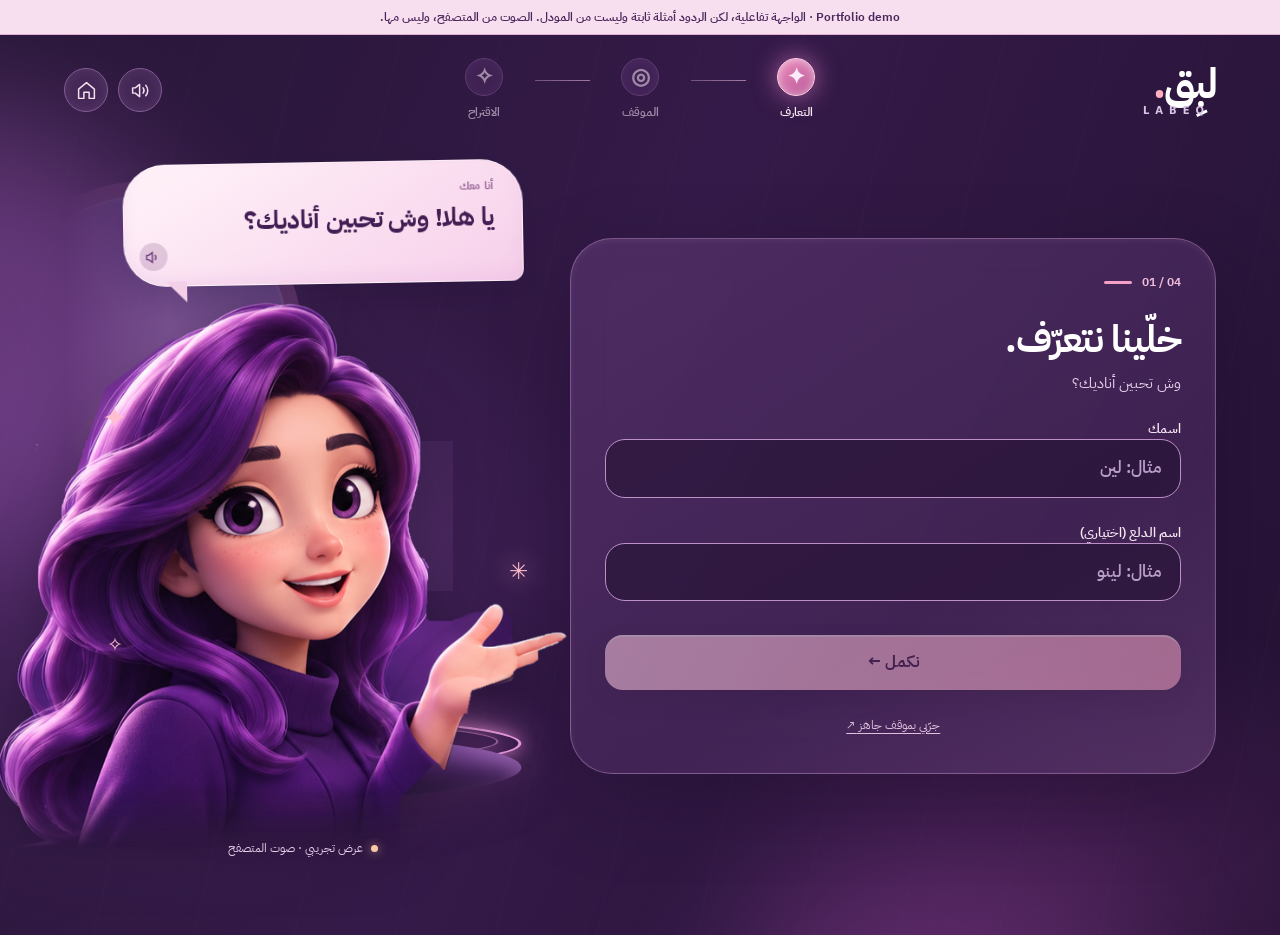
==== docs/index.html @ 3c25720e "Initial public LABEQ portfolio release" ====
<!doctype html>
<html lang="ar" dir="rtl">
<head>
  <meta charset="utf-8" />
  <meta name="viewport" content="width=device-width, initial-scale=1" />
  <meta name="theme-color" content="#251334" />
  <meta name="description" content="لَبِق — مساعدة تفاعلية لاختيار أسلوب التواصل المناسب. اكتبي أو احكي موقفك." />
  <title>لَبِق | وش ودّك تقول؟</title>
  <link rel="preconnect" href="https://fonts.googleapis.com" />
  <link rel="preconnect" href="https://fonts.gstatic.com" crossorigin />
  <link href="https://fonts.googleapis.com/css2?family=IBM+Plex+Sans+Arabic:wght@400;500;600;700&display=swap" rel="stylesheet" />
  <link rel="stylesheet" href="styles.css?v=portfolio1" />
</head>
<body>
<div class="public-demo-notice" role="note">Portfolio demo · الواجهة تفاعلية، لكن الردود أمثلة ثابتة وليست من المودل. الصوت من المتصفح، وليس مها.</div>
<div class="app-shell">
  <div class="light-orb orb-one"></div><div class="light-orb orb-two"></div>
  <header class="topbar" aria-label="ترويسة لبق">
    <a class="brand" href="#" aria-label="لبق - الرئيسية" id="brandBtn"><span class="brand-word">لبِق<span class="brand-dot">.</span></span><span class="brand-en">LABEQ</span></a>
    <nav class="topnav" aria-label="مراحل التجربة">
      <span class="nav-stage active" id="nav1"><span class="stage-icon">✦</span><span>التعارف</span></span>
      <span class="nav-wire"></span>
      <span class="nav-stage" id="nav2"><span class="stage-icon">◎</span><span>الموقف</span></span>
      <span class="nav-wire"></span>
      <span class="nav-stage" id="nav3"><span class="stage-icon">✧</span><span>الاقتراح</span></span>
    </nav>
    <div class="header-controls">
      <button class="icon-button sound-control" id="muteBtn" type="button" title="تشغيل أو إيقاف صوت الشخصية" aria-label="تشغيل أو إيقاف الصوت" aria-pressed="false">
        <svg viewBox="0 0 24 24" fill="none" stroke="currentColor" stroke-width="1.7" stroke-linecap="round" stroke-linejoin="round"><path d="M11 5 6 9H3v6h3l5 4V5Z"/><path class="soundwaves" d="M15 9a5 5 0 0 1 0 6m3-9a9 9 0 0 1 0 12"/></svg>
      </button>
      <button class="icon-button" id="restartBtn" type="button" title="بدء جديد" aria-label="ابدئي من جديد">
        <svg viewBox="0 0 24 24" fill="none" stroke="currentColor" stroke-width="1.7" stroke-linecap="round" stroke-linejoin="round"><path d="M3 10.5 12 3l9 7.5V21h-6v-7H9v7H3z"/></svg>
      </button>
    </div>
  </header>

  <main class="layout">
    <section class="stage-panel" aria-label="شخصية لبق التفاعلية" id="stagePanel">
      <canvas class="stage-webgl" id="stageWebgl" aria-hidden="true"></canvas><div class="stage-backdrop" aria-hidden="true"><div class="arched-window"><div class="sun"></div><div class="cityline"></div></div></div>
      <div class="char-dialog reveal" id="charDialog" aria-live="polite" aria-atomic="true">
        <span class="dialog-tag" id="dialogTag">أنا معك</span>
        <p id="dialogText">يا هلا! أنا لبِق، وش تحبين أناديك؟</p>
        <button id="repeatBtn" type="button" aria-label="اسمعي كلام الشخصية مرة أخرى" title="إعادة الصوت">
          <svg viewBox="0 0 24 24" fill="none" stroke="currentColor" stroke-width="1.9" stroke-linecap="round"><path d="M11 5 6 9H3v6h3l5 4V5z"/><path d="M15 9a5 5 0 0 1 0 6"/></svg>
        </button>
      </div>
      <div class="twinkle tw-a" aria-hidden="true">✦</div><div class="twinkle tw-b" aria-hidden="true">✳</div><div class="twinkle tw-c" aria-hidden="true">✧</div>
      <div class="avatar-wrap exact-character" id="avatarWrap" data-mood="greet" data-speaking="false" role="img" aria-label="شخصية لبِق بالشعر الموف، مطابقة للرسم المختار مع حركة الفم واليد والتعابير">
        <canvas id="character2d" width="704" height="650" aria-hidden="true"></canvas>
      </div>
      <div class="character-platform" aria-hidden="true"><div class="platform-glow"></div><div class="ring ring-a"></div><div class="ring ring-b"></div><div class="platform-core"></div></div>
      <div class="voice-meta" id="voiceMeta"><span class="status-dot"></span><span id="voiceMetaText">الصوت: من الجهاز (تجريبي)</span></div>
    </section>

    <section class="work-panel" aria-label="تجربة لبق">
      <div class="work-surface">
        <div class="intro-panel" id="introPanel">
          <div class="section-eyebrow"><span class="eyebrow-line"></span><span id="introIndex">01 / 04</span></div>
          <h1 id="introHeading">خلّينا نتعرّف.</h1>
          <p class="intro-subline" id="introSubline">وش تحبين أناديك؟</p>
          <div class="step-content" id="stepContent"></div>
          <div class="intro-foot">
            <button type="button" id="prevBtn" class="text-button" hidden>رجوع</button>
            <button type="button" id="nextBtn" class="primary-button">نكمل <span aria-hidden="true">←</span></button>
          </div>
          <button class="try-demo" id="quickDemoBtn" type="button">جرّبي بموقف جاهز <span aria-hidden="true">↗</span></button>
        </div>

        <div class="workspace" id="workspace" hidden>
          <div class="profile-strip" id="profileStrip"><span class="profile-text" id="profileText"></span><button type="button" id="editProfileBtn" class="edit-text">تعديل</button></div>
          <div class="scenario-box">
            <div class="box-title"><h1>وش صار معك؟</h1><span class="box-mark">01</span></div>
            <textarea id="scenarioInput" maxlength="1500" placeholder="اكتبي الموقف هنا..." rows="3" aria-label="الموقف"></textarea>
            <div class="field-footer">
              <div class="mic-controls">
                <button type="button" id="micBtn" class="mic-button" aria-label="احكي الموقف بصوتك"><svg viewBox="0 0 24 24" fill="none" stroke="currentColor" stroke-width="1.8" stroke-linecap="round"><rect x="9" y="3" width="6" height="12" rx="3"/><path d="M5.5 11a6.5 6.5 0 0 0 13 0M12 17.5V21m-4 0h8"/></svg><span id="micLabel">احكيه بصوتك</span></button>
                <span class="recording-indicator" id="recIndicator" hidden>● أسمعك...</span>
              </div>
              <span class="input-hint" id="inputHint">أو اكتبي الموقف بطريقتك</span>
            </div>
          </div>
          <div class="analysis-bar"><button type="button" id="analyzeBtn" class="primary-button primary-wide">طلّعي لي الرد <span aria-hidden="true">✦</span></button><span id="dataBadge" class="data-badge">DEMO · بدون مودل</span></div>
          <div class="result-box" id="resultBox" aria-live="polite">
            <div class="box-title"><h2>الاقتراح</h2><span class="box-mark">02</span></div>
            <div class="empty-result" id="emptyResult"><span class="empty-glyph">✧</span><span>اقتراحك بيظهر هنا</span></div>
            <div id="filledResult" hidden>
              <div class="result-head"><span class="style-pill" id="stylePill">حازم</span><button id="changeStyleBtn" type="button" class="mini-link">غيّري الأسلوب <span aria-hidden="true">⌄</span></button></div>
              <div class="style-choices" id="styleChoices" hidden role="group" aria-label="اختيار أسلوب آخر"></div>
              <p class="reply" id="replyText" dir="rtl"></p>
              <div class="reply-actions">
                <button type="button" id="listenReplyBtn" class="action-button accent-action"><svg viewBox="0 0 24 24" fill="none" stroke="currentColor" stroke-width="1.9" stroke-linecap="round"><path d="M8 5 19 12 8 19z" fill="currentColor"/></svg> اسمعي الرد</button>
                <button type="button" id="alternateBtn" class="action-button">صياغة ثانية <span aria-hidden="true">✧</span></button>
                <button type="button" id="formalityBtn" class="action-button">رسمي</button>
                <button type="button" id="copyBtn" class="action-button">نسخ <span aria-hidden="true">⧉</span></button>
              </div>
            </div>
          </div>
          <div class="bottom-foot"><span id="confidenceNote">هذه نسخة عرض للواجهة، وليست خدمة AI منشورة</span><button type="button" id="anotherBtn" class="mini-link">موقف جديد ↗</button></div>
        </div>
      </div>
    </section>
  </main>
  <div id="toast" role="status" aria-live="polite"></div>
</div>
<script src="character2d.js?v=portfolio1"></script>
<script src="app.js?v=portfolio1"></script>
</body>
</html>
---- docs/styles.css ----
:root{--bg:#241232;--deep:#1D102B;--purple:#3C2050;--card:#432656;--white:#FFF5FE;--lavender:#F7DCEF;--pink:#F2B2D5;--rose:#F3A2B8;--rose2:#F8C0DB;--outline:rgba(255,227,255,.18);--muted:#CBB5D5;--cream:#FFEBF7;--dark-text:#3C2052}
*{box-sizing:border-box}
html{min-width:320px;min-height:100%;scroll-behavior:smooth}
body{margin:0;background:var(--bg);color:#fff;font-family:"IBM Plex Sans Arabic",Tahoma,Arial,sans-serif;line-height:1.55;overflow-x:hidden;-webkit-font-smoothing:antialiased}
button,input,textarea{font:inherit}
button{cursor:pointer}
button:disabled{cursor:not-allowed;opacity:.54}
button:focus-visible,input:focus-visible,textarea:focus-visible{outline:2px solid #FFCFEB;outline-offset:4px}
[hidden]{display:none!important}
.app-shell{min-height:100vh;overflow:hidden;position:relative;isolation:isolate;background:radial-gradient(ellipse 55% 60% at 8% 58%,rgba(132,67,165,.35),transparent 70%),radial-gradient(ellipse 43% 40% at 85% 93%,rgba(141,57,143,.26),transparent 72%),linear-gradient(115deg,#281638 2%,#341A48 46%,#241234 100%)}
.app-shell:before{content:"";position:absolute;inset:0;opacity:.12;z-index:-1;pointer-events:none;background:repeating-linear-gradient(103deg,transparent 0 96px,rgba(255,255,255,.08) 97px 98px)}
.light-orb{position:absolute;z-index:-1;pointer-events:none;border-radius:50%;filter:blur(70px);opacity:.5}
.orb-one{width:450px;height:450px;background:#9856B0;top:8%;left:-270px}.orb-two{width:430px;height:430px;background:#863C8E;bottom:-360px;right:11%}
.topbar{height:104px;max-width:1540px;margin:auto;padding:18px 5% 12px;display:grid;grid-template-columns:1fr 1.6fr 1fr;align-items:center;position:relative;z-index:9}
.brand{text-decoration:none;color:white;display:flex;align-items:flex-start;flex-direction:column;justify-content:center;line-height:1.02;width:max-content;transition:transform .25s}.brand:hover{transform:translateY(-2px)}.brand-word{font-size:42px;font-weight:700;letter-spacing:-2px}.brand-dot{color:#FFAFBD}.brand-en{font-family:system-ui,Arial;letter-spacing:6px;font-size:10px;font-weight:600;margin-right:6px;color:#D9C4E4}
.topnav{display:flex;justify-content:center;align-items:center;gap:8px}.nav-stage{min-width:85px;display:flex;align-items:center;gap:7px;flex-direction:column;opacity:.55;color:#FBEAF7;font-size:12px;font-weight:600;transition:opacity .3s}.nav-stage.active,.nav-stage.done{opacity:1}.stage-icon{width:38px;height:38px;border-radius:50%;display:grid;place-items:center;font-size:22px;background:#4D2A62;border:1px solid #815A94;box-shadow:inset 0 2px 12px #BC78E02A}.nav-stage.active .stage-icon{background:linear-gradient(145deg,#EA88B9,#BC5D9D);border-color:#FFD0E7;box-shadow:0 0 25px #F185D1A3,inset 0 1px 8px #FFF8}.nav-stage.done .stage-icon{background:#754583}.nav-wire{width:55px;height:1px;background:linear-gradient(90deg,#956F9C,#DEACD2);margin-bottom:20px;opacity:.65}
.header-controls{display:flex;gap:10px;justify-content:flex-end}.icon-button{width:44px;height:44px;border:1px solid #855B97;color:#F3DFEE;display:grid;place-items:center;border-radius:50%;background:#5634698C;box-shadow:inset 0 1px 12px #FFF1}.icon-button:hover{background:#704983;transform:translateY(-1px)}.icon-button svg{width:21px;height:21px}.icon-button.muted .soundwaves{display:none}
.layout{max-width:1540px;margin:auto;padding:0 5% 42px;display:grid;grid-template-columns:minmax(500px,1.12fr) minmax(370px,.83fr);gap:28px;align-items:stretch;min-height:calc(100vh - 104px)}
.stage-panel{grid-column:2;grid-row:1;min-width:0;min-height:710px;position:relative;isolation:isolate;display:flex;align-items:center;justify-content:center}
.stage-backdrop{position:absolute;inset:3% 0 12%;z-index:-2;overflow:hidden;border-radius:24px;mask-image:linear-gradient(90deg,transparent 0%,black 22%,black 90%,transparent 100%)}
.arched-window{position:absolute;width:66%;height:84%;left:-16%;top:3%;border-radius:250px 250px 8px 8px;background:linear-gradient(180deg,#9B74CC 0%,#BC90DA 40%,#E7A9CF 83%,#D99EBD);border:14px solid #9D5C9B;box-shadow:inset 0 0 0 3px #F9CBDF3B,0 0 60px #A871B53D;opacity:.73;overflow:hidden;filter:blur(.1px)}.arched-window:before{content:"";position:absolute;inset:0;background:radial-gradient(circle at 60% 50%,#F8CFDD55,transparent 65%)}.sun{position:absolute;top:43%;left:26%;width:66px;height:66px;background:#FFD5DA;border-radius:50%;box-shadow:0 0 55px #FFD5DA}.cityline{position:absolute;bottom:0;width:100%;height:30%;background:linear-gradient(180deg,transparent 0%,#745B9E77 7%),repeating-linear-gradient(90deg,#7A5A9F 0 24px,#9A78B4 25px 38px,#6E559A 39px 50px);clip-path:polygon(0 42%,12% 42%,12% 25%,22% 25%,22% 50%,35% 50%,35% 12%,47% 12%,47% 47%,62% 47%,62% 24%,76% 24%,76% 40%,100% 40%,100% 100%,0 100%);opacity:.6}
.char-dialog{position:absolute;top:4%;right:5%;z-index:4;width:min(88%,385px);min-height:122px;padding:17px 28px 19px 32px;background:linear-gradient(150deg,#FFF3F9,#F7CFEA 100%);color:#421E54;border:1px solid #FFF8;box-shadow:0 12px 32px #1B0A302E, inset 0 -7px 14px #E6B5E644;border-radius:42px 42px 12px 42px;transform:rotate(-1deg);display:flex;flex-direction:column;gap:4px;transition:transform .3s}
.char-dialog:after{content:"";position:absolute;bottom:-17px;left:41px;border-top:21px solid #F4D0E8;border-left:21px solid transparent}
.dialog-tag{font-weight:600;color:#8A578C;font-size:11px;letter-spacing:.1px}.char-dialog p{font-size:clamp(17px,2.2vw,25px);font-weight:700;line-height:1.55;margin:0;padding-left:18px;min-height:1.4em;letter-spacing:-.25px}
.char-dialog p .played{color:#DE7D9F}.char-dialog p .upcoming{opacity:.64}
.char-dialog button{position:absolute;left:15px;bottom:15px;border:0;background:#8D5A9140;color:#6C3C7D;width:28px;height:28px;display:grid;place-items:center;border-radius:50%}.char-dialog button svg{width:17px;height:17px}.char-dialog button:hover{background:#D8ABD6}
.avatar-wrap{position:absolute;z-index:2;width:min(100%,520px);bottom:10%;left:50%;transform:translateX(-50%);transform-origin:50% 72%;animation:floatAvatar 5.5s ease-in-out infinite;filter:drop-shadow(0 20px 20px #110A1B44);transition:filter .2s,opacity .45s ease,transform .55s cubic-bezier(.2,.8,.2,1);perspective:1200px;transform-style:preserve-3d;opacity:1}.avatar-wrap.reveal{animation:floatAvatar 5.5s ease-in-out infinite, avatarReveal .62s cubic-bezier(.18,.84,.28,1)}.avatar-svg{display:block;width:100%;height:auto;overflow:visible;--mouthY:.8;--mouthX:1;transform:rotateY(var(--tiltX,0deg)) rotateX(var(--tiltY,0deg)) translateZ(0);transform-origin:50% 62%;transition:transform .18s ease}.avatar-wrap[data-speaking="true"] .arm-gesture{animation:handTalk 1.2s ease-in-out infinite alternate;transform-origin:345px 485px}.avatar-wrap[data-mood="greet"] .arm-gesture{animation:handWave 1.4s ease-in-out 2;transform-origin:345px 485px}.avatar-wrap[data-mood="think"] #headGroup{animation:thinkHead 2s ease-in-out infinite;transform-origin:285px 350px}.avatar-wrap[data-mood="happy"] #headGroup{animation:happyHead 2s ease-in-out infinite;transform-origin:285px 350px}#mouthOpen{transform-box:fill-box;transform-origin:center;transform:scaleY(var(--mouthY)) scaleX(var(--mouthX));transition:transform 60ms linear}#mouthTongue{transform-box:fill-box;transform-origin:center;transform:translateY(calc(var(--mouthY) * .6px)) scaleY(calc(.75 + var(--mouthY) * .14));transition:transform 60ms linear}#browL,#browR{transform-box:fill-box;transform-origin:center;transition:transform .22s ease, stroke .22s ease, opacity .22s ease}#eyeL .iris,#eyeR .iris{transform:translate(var(--lookX,0px),var(--lookY,0px));transition:transform .12s ease}#eyes{transition:opacity .06s}#blinkOverlay{transition:opacity .06s}.avatar-wrap.blinking #eyes{opacity:0}.avatar-wrap.blinking #blinkOverlay{opacity:1}.avatar-wrap[data-speaking="true"] #mouthOpen{opacity:1}.avatar-wrap[data-speaking="true"] #mouthTongue{opacity:.95}.avatar-wrap[data-speaking="true"] #mouthLine{opacity:0}.avatar-wrap[data-mood="happy"] #mouthSmile{opacity:1}.avatar-wrap[data-mood="happy"] #mouthLine{opacity:0}.avatar-wrap[data-mood="happy"] #browL{transform:translateY(-3px) rotate(-4deg)}.avatar-wrap[data-mood="happy"] #browR{transform:translateY(-2px) rotate(4deg)}.avatar-wrap[data-mood="think"] #browL{transform:translateY(4px) rotate(7deg)}.avatar-wrap[data-mood="think"] #browR{transform:translateY(-1px) rotate(-6deg)}.avatar-wrap[data-mood="sorry"] #browL{transform:translateY(6px) rotate(-11deg)}.avatar-wrap[data-mood="sorry"] #browR{transform:translateY(7px) rotate(11deg)}.avatar-wrap[data-mood="sorry"] #mouthSmile{opacity:0}.avatar-wrap[data-mood="sorry"] #mouthLine{opacity:1;transform:translateY(3px) scaleX(.9)}.avatar-wrap[data-mood="greet"] #browL{transform:translateY(-2px)}.avatar-wrap[data-mood="greet"] #browR{transform:translateY(-2px)}
.character-platform{position:absolute;bottom:12%;left:50%;width:min(91%,480px);height:85px;transform:translateX(-50%);z-index:1;pointer-events:none}.platform-core{height:63px;position:absolute;inset:18px 0 0;background:linear-gradient(180deg,#8248A9,#47245E 56%,#261636);border-radius:50%;box-shadow:0 14px 40px #140A2466,inset 0 11px 20px #E6A5FB66}.ring{position:absolute;border-radius:50%;border:3px solid #F5A3E9;box-shadow:0 0 17px #F397DDB0,0 0 48px #FFA9DC50;inset:0}.ring-a{inset:0 0 34px}.ring-b{inset:5px 23px 43px;border-width:2px;opacity:.55}.platform-glow{position:absolute;inset:0;background:#E27ADE44;filter:blur(29px);border-radius:50%}
.twinkle{position:absolute;color:#FFBFCE;z-index:3;filter:drop-shadow(0 0 12px #F5A9DF);pointer-events:none}.tw-a{left:8%;top:34%;font-size:30px;animation:spark 3s infinite}.tw-b{right:3%;top:55%;font-size:23px;animation:spark 3.6s .9s infinite}.tw-c{left:9%;bottom:31%;font-size:19px;animation:spark 3.3s 1.2s infinite}
.voice-meta{position:absolute;bottom:0;right:50%;transform:translateX(50%);display:flex;align-items:center;justify-content:center;gap:8px;font-size:12px;color:#E6CFEA;text-align:center;min-width:300px}.status-dot{width:7px;height:7px;border-radius:100%;background:#F8C9A4;box-shadow:0 0 10px #FCC8A3A8;flex:none}.voice-meta.ready .status-dot{background:#A5E4BD;box-shadow:0 0 10px #A5E4BD88}
.work-panel{grid-column:1;grid-row:1;min-width:0;display:flex;align-items:center;justify-content:center;padding:20px 0 40px}.work-surface{border:1px solid rgba(251,203,249,.30);background:linear-gradient(150deg,#5D38739A 0%,#4D2B619B 63%,#5D396EB0);border-radius:42px;padding:34px;box-shadow:0 28px 80px #16092245, inset 0 2px 6px #FFD9F311;width:100%;backdrop-filter:blur(18px);min-height:500px}.intro-panel{min-height:410px;display:flex;flex-direction:column}.section-eyebrow{display:flex;align-items:center;gap:10px;color:#F2C0DC;font-size:12px;font-weight:600;direction:ltr;justify-content:flex-end}.eyebrow-line{height:3px;width:28px;border-radius:10px;background:#F5A0C6}.intro-panel h1{font-size:clamp(26px,3vw,40px);margin:18px 0 2px;font-weight:700;letter-spacing:-1px}.intro-subline{margin:0 0 24px;color:#E7D1EA;font-size:15px;line-height:1.6}.step-content{min-height:142px;flex:1}.field-label{display:block;margin-bottom:9px;font-weight:600;font-size:13px;color:#F6E7F4}.pretty-input{border:1px solid #BD90C8;background:rgba(36,18,50,.60);border-radius:20px;color:white;padding:15px 18px;width:100%;font-size:17px;transition:border-color .2s,background .2s}.pretty-input::placeholder{color:#B99ECA}.pretty-input:focus{border-color:#F7BFE0;background:#2F1C40;outline:0}.input-sub{font-size:12px;color:#CDB9D4;margin-top:9px}.input-stack{display:grid;gap:16px}.chips-grid{display:grid;grid-template-columns:repeat(2,minmax(0,1fr));gap:12px}.choice-chip{position:relative;min-height:84px;border:1px solid #AB7EBB;background:linear-gradient(155deg,#6D477E,#4D2F60);border-radius:20px;color:#FDF0F9;text-align:right;padding:14px 16px;transition:all .22s;display:flex;flex-direction:column;justify-content:center;gap:1px;box-shadow:inset 0 1px 0 #FFFFFF10,0 10px 26px #180B2226}.choice-chip:hover{transform:translateY(-2px) scale(1.01);border-color:#FBD0E8;background:#744B88}.choice-chip.active{background:linear-gradient(140deg,#F7DBEF,#E8B2DE);border-color:#FFE5F4;color:#432554;box-shadow:0 10px 28px #250D2D42,inset 0 1px 0 #FFFFFF88}.choice-icon{font-size:23px;line-height:1.2;margin-bottom:2px}.choice-title{font-weight:700;font-size:15px}.choice-sub{font-size:11px;opacity:.77}.choice-chip.active .choice-sub{opacity:.8}.intro-foot{display:flex;align-items:center;gap:16px;justify-content:space-between;margin-top:25px}.primary-button{border:0;border-radius:18px;min-height:55px;background:linear-gradient(110deg,#FBC8E0,#F2A1BF);color:#442049;font-size:16px;font-weight:700;padding:11px 26px;box-shadow:0 9px 24px #1C0A242E,inset 0 2px 0 #FFF7;transition:transform .2s,box-shadow .2s}.primary-button:hover:not(:disabled){transform:translateY(-2px);box-shadow:0 13px 28px #1C0A2444}.primary-button span{margin-right:10px}.intro-foot .primary-button{flex:1}.text-button{background:transparent;border:1px solid #B58BC4;color:#E6D1E8;border-radius:16px;min-height:54px;padding:8px 24px}.text-button:hover{background:#FFFFFF16}.try-demo{font-size:12px;color:#E2C0DD;border:0;background:transparent;text-decoration:underline;text-underline-offset:4px;margin:22px auto 0;display:block;padding:4px 8px}.try-demo:hover{color:white}
.workspace{display:flex;flex-direction:column;gap:14px}.profile-strip{min-height:50px;padding:9px 17px;display:flex;align-items:center;justify-content:space-between;gap:10px;border:1px solid #AC80BA80;background:rgba(35,16,46,.28);border-radius:16px}.profile-text{font-size:12px;color:#ECD8ED;overflow:hidden;white-space:nowrap;text-overflow:ellipsis}.edit-text{background:transparent;color:#FFD2ED;border:0;text-decoration:underline;text-underline-offset:3px;font-size:12px;flex:none}.edit-text:hover{color:white}
.scenario-box,.result-box{border:1px solid #BD86C16E;background:#4C2A5F9C;border-radius:25px;padding:18px 20px;box-shadow:inset 0 2px 3px #FFFFFF0A}.box-title{display:flex;justify-content:space-between;align-items:center;margin-bottom:11px}.box-title h1,.box-title h2{margin:0;font-size:20px;font-weight:700}.box-mark{font-size:12px;font-family:system-ui;letter-spacing:1px;color:#DCAFD4}.scenario-box textarea{width:100%;resize:vertical;min-height:94px;max-height:250px;border-radius:16px;padding:16px 18px;background:#2B193E;border:1px solid #936AA6;color:white;font-size:15px;line-height:1.8;outline:none}.scenario-box textarea:focus{border-color:#F2B2D5}.scenario-box textarea::placeholder{color:#B99DC3}.field-footer{display:flex;gap:12px;justify-content:space-between;align-items:center;min-height:49px}.mic-controls{display:flex;align-items:center;gap:9px}.mic-button{display:flex;align-items:center;gap:8px;color:#FFF0FA;border:1px solid #AA7AB7;background:#68427C;border-radius:16px;padding:9px 13px;font-size:13px;font-weight:600}.mic-button svg{width:18px;height:18px}.mic-button:hover{background:#80518E}.mic-button.recording{background:#B95086;border-color:#FFD1E5;box-shadow:0 0 0 4px #F995C424;animation:recordPulse 1.2s infinite}.recording-indicator{color:#F9C2D8;font-size:12px}.input-hint{color:#CFB0D9;font-size:11px;text-align:left}
.analysis-bar{display:flex;justify-content:space-between;align-items:center;gap:12px}.primary-wide{width:auto;min-width:215px;min-height:48px;font-size:14px;border-radius:14px}.data-badge{font-size:11px;color:#EFD8E6;background:#533165;padding:7px 11px;border:1px solid #8F698F;border-radius:40px;text-align:center}.result-box{background:linear-gradient(170deg,rgba(95,53,112,.92),rgba(75,39,93,.95));min-height:187px}.empty-result{min-height:100px;border-radius:17px;border:1px dashed #A57DAD;background:#381F4B75;display:flex;align-items:center;justify-content:center;gap:11px;color:#E3C6E5;font-size:14px}.empty-glyph{font-size:23px;color:#F7B7D5}.result-head{display:flex;gap:10px;align-items:center;justify-content:space-between;margin-bottom:11px}.style-pill{display:inline-flex;align-items:center;justify-content:center;padding:5px 14px;background:#F6D3E8;color:#502658;border-radius:15px;font-size:12px;font-weight:700}.mini-link{border:0;background:none;color:#F9D7EF;font-size:12px;text-decoration:underline;text-underline-offset:4px}.mini-link:hover{color:white}.style-choices{display:flex;flex-wrap:wrap;gap:7px;margin-bottom:12px}.style-select{border:1px solid #CBA0CE;background:#4A2B60;color:#FBE7F6;font-size:12px;border-radius:12px;padding:7px 11px}.style-select.chosen{background:#F3C8E7;color:#4B255B}.reply{margin:0;border-radius:19px;background:linear-gradient(100deg,#FFF2FB,#F6D7EC);color:#49235A;padding:17px 18px;font-size:clamp(15px,1.65vw,18px);font-weight:600;line-height:1.75;min-height:75px}.reply-actions{display:flex;flex-wrap:wrap;gap:8px;align-items:center;margin-top:12px}.action-button{background:#694679;color:#FFF0FC;border:1px solid #9F77AC;border-radius:13px;padding:8px 13px;min-height:37px;display:flex;align-items:center;gap:5px;font-size:12px;font-weight:600}.action-button:hover{background:#80538F}.action-button svg{width:16px;height:16px}.accent-action{background:#F1A7D0;color:#44204E;border-color:#FFD5EC}.accent-action:hover{background:#FFD1E9}.bottom-foot{display:flex;gap:10px;justify-content:space-between;align-items:center}.bottom-foot>span{font-size:10px;color:#C9B1D1;max-width:80%;line-height:1.5;text-align:right}
#toast{position:fixed;z-index:50;bottom:24px;left:50%;transform:translateX(-50%) translateY(15px);padding:12px 21px;background:#FFF1F9;color:#482452;border:1px solid #E4B9D5;border-radius:14px;box-shadow:0 18px 50px #12081D99;font-size:13px;font-weight:600;opacity:0;pointer-events:none;transition:opacity .24s,transform .24s;max-width:min(90vw,500px);text-align:center}#toast.show{opacity:1;transform:translateX(-50%) translateY(0)}
@keyframes avatarReveal{0%{opacity:0;transform:translateX(-50%) translateY(18px) scale(.95)}100%{opacity:1;transform:translateX(-50%) translateY(0) scale(1)}}@keyframes bubbleReveal{0%{opacity:0;transform:translateY(12px) scale(.96)}100%{opacity:1;transform:translateY(0) scale(1)}}
@keyframes floatAvatar{0%,100%{transform:translateX(-50%) translateY(0)}50%{transform:translateX(-50%) translateY(-9px)}}@keyframes handTalk{0%{transform:rotate(0)}100%{transform:rotate(-9deg)}}@keyframes handWave{0%,100%{transform:rotate(0)}30%{transform:rotate(-10deg)}60%{transform:rotate(7deg)}}@keyframes thinkHead{0%,100%{transform:rotate(0)}50%{transform:rotate(2deg)}}@keyframes happyHead{0%,100%{transform:rotate(0)}40%{transform:rotate(-3deg)}}@keyframes spark{0%,100%{opacity:.4;transform:scale(.86)}50%{opacity:1;transform:scale(1.2)}}@keyframes recordPulse{0%,100%{box-shadow:0 0 0 0 #F995C46B}50%{box-shadow:0 0 0 9px #F995C400}}
@media(max-width:1180px){.topbar{padding-left:3.5%;padding-right:3.5%}.layout{padding-left:3.5%;padding-right:3.5%;gap:9px;grid-template-columns:minmax(470px,1.08fr) minmax(330px,.77fr)}.work-surface{padding:25px}.stage-panel{min-height:630px}.char-dialog{top:5%;right:1%}.avatar-wrap{width:120%;bottom:10%}}
@media(max-width:860px){.topbar{height:84px;grid-template-columns:1fr auto;padding:14px 5%}.topnav{display:none}.brand-word{font-size:35px}.header-controls{grid-column:2}.layout{display:flex;flex-direction:column;padding:0 4% 32px;gap:0}.stage-panel{min-height:380px;height:390px;flex:none;order:0}.work-panel{order:1;padding:0 0 30px;position:relative;z-index:5;margin-top:-12px}.char-dialog{right:4%;top:0;width:57%;padding:12px 18px 17px;min-height:100px;border-radius:25px 25px 10px 25px}.char-dialog p{font-size:19px}.avatar-wrap{bottom:-12%;left:31%;width:380px;max-width:72%;}.character-platform{bottom:0;left:34%;width:320px;max-width:70%}.stage-backdrop{inset:0}.arched-window{width:60%;left:-6%;height:100%}.voice-meta{display:none}.work-surface{padding:22px;border-radius:29px}.intro-panel{min-height:360px}.tw-a{left:5%;top:35%}.tw-b{right:10%;top:65%}}
@media(max-width:520px){.topbar{height:72px}.brand-word{font-size:31px}.brand-en{font-size:8px}.icon-button{width:39px;height:39px}.stage-panel{height:370px;min-height:370px}.char-dialog{width:62%;min-height:93px;top:0;right:0;padding:12px 14px 19px}.char-dialog p{font-size:16px;padding-left:8px}.char-dialog button{left:9px;bottom:9px}.avatar-wrap{left:29%;bottom:-1%;width:300px;max-width:78%}.character-platform{bottom:1%;left:29%;width:265px}.work-panel{margin-top:-6px}.work-surface{padding:17px;border-radius:25px}.intro-panel h1{font-size:29px;margin-top:10px}.chips-grid{gap:8px}.choice-chip{min-height:76px;padding:10px 11px;border-radius:15px}.choice-title{font-size:13px}.choice-icon{font-size:21px}.intro-foot{margin-top:18px}.primary-button{min-height:52px}.profile-strip{padding:8px 11px}.profile-text{font-size:11px}.scenario-box,.result-box{padding:14px 13px;border-radius:20px}.box-title h1,.box-title h2{font-size:18px}.scenario-box textarea{min-height:91px;padding:12px}.analysis-bar{align-items:center}.primary-wide{min-width:0;flex:1}.data-badge{font-size:10px;white-space:nowrap;padding:6px 8px}.input-hint{display:none}.reply-actions{gap:6px}.action-button{font-size:11px;padding:8px 10px}.reply{font-size:15px;padding:14px}.bottom-foot>span{font-size:9px}.stage-backdrop{opacity:.7}}
@media(prefers-reduced-motion:reduce){*,*:before,*:after{animation-duration:.001ms!important;animation-iteration-count:1!important;scroll-behavior:auto!important;transition-duration:.001ms!important}}

/* V8: Exact approved character artwork, not procedural 3D geometry. */
.exact-character{width:min(132%,610px);bottom:8%;left:45%;filter:drop-shadow(0 26px 27px #11071B66);will-change:transform,opacity;pointer-events:none}
.exact-character canvas{display:block;width:100%;height:auto;filter:saturate(1.03)}
.exact-character.reveal{animation:floatAvatar 5.5s ease-in-out infinite,avatarReveal .67s cubic-bezier(.18,.84,.28,1)}
.exact-character.leaving{opacity:0;transform:translateX(-49%) translateY(100px) scale(.85);transition:opacity .5s ease,transform .65s ease}
.mood-tray{position:absolute;z-index:7;bottom:22px;left:50%;transform:translateX(-50%);display:flex;direction:rtl;justify-content:center;gap:7px;background:rgba(50,21,68,.79);border:1px solid #BE86CD85;border-radius:19px;padding:8px 10px;box-shadow:0 14px 25px #160A2170;backdrop-filter:blur(15px);max-width:100%}
.expression-choice{border:1px solid transparent;background:transparent;color:#ECD4F0;display:flex;align-items:center;flex-direction:column;gap:3px;padding:3px 4px 2px;border-radius:12px;min-width:53px;line-height:1.2;font-size:10px;transition:background .2s,transform .2s,border .2s}
.expression-choice:hover{transform:translateY(-3px);background:#A65CB945}
.expression-choice.active{border-color:#FFDAF0AA;background:#C786CF35;color:white}
.expression-choice img{width:45px;height:43px;object-fit:cover;object-position:center 29%;border-radius:10px;box-shadow:0 2px 7px #1C0D2D66}
.transition-symbol{font-size:33px;line-height:43px;width:45px;height:43px;display:block;color:#FACFE9}
.voice-meta{bottom:116px;z-index:5}
.char-dialog{z-index:6;right:4%;top:3%;width:min(91%,400px)}
.stage-backdrop{opacity:.52}
.stage-panel{overflow:visible}
@media(max-width:860px){.exact-character{width:420px;max-width:96%;left:34%;bottom:-17%;}.mood-tray{bottom:0;padding:4px 6px;gap:3px}.expression-choice{min-width:40px;font-size:9px;padding:2px}.expression-choice img{width:34px;height:33px}.transition-symbol{height:33px;width:34px;font-size:28px;line-height:33px}.character-platform{bottom:3%;}}
@media(max-width:520px){.exact-character{width:340px;max-width:95%;left:32%;bottom:-9%}.char-dialog{z-index:9;width:64%;min-height:85px;right:1%;top:-1%}.mood-tray{bottom:-13px;max-width:96%}.expression-choice img{width:32px;height:29px}.expression-choice{font-size:8px;min-width:38px}.transition-symbol{height:29px;width:32px;line-height:29px}.voice-meta{display:none}}
@media(prefers-reduced-motion:reduce){.exact-character{animation:none!important;transition:none!important}}

/* Keep expression controls clear of the form on small screens. */
@media(max-width:520px){.stage-panel{height:400px;min-height:400px}.work-panel{margin-top:16px}.exact-character{bottom:-7%}.mood-tray{bottom:2px}.voice-meta{display:none}}

/* V10: no expression-picker toolbar: the character reacts to context. */
.exact-character{bottom:6%;}
.voice-meta{bottom:35px;}
@media (max-width:860px){.exact-character{bottom:-14%;}.voice-meta{bottom:15px;}}
@media (max-width:520px){.exact-character{bottom:-6%;}.stage-panel{height:390px;min-height:390px}.work-panel{margin-top:10px;}}

.public-demo-notice{position:relative;z-index:10;direction:rtl;text-align:center;background:#F7DFF0;color:#4B275B;font-size:12px;line-height:1.5;padding:8px 12px;font-weight:600;border-bottom:1px solid #E1AFD2}
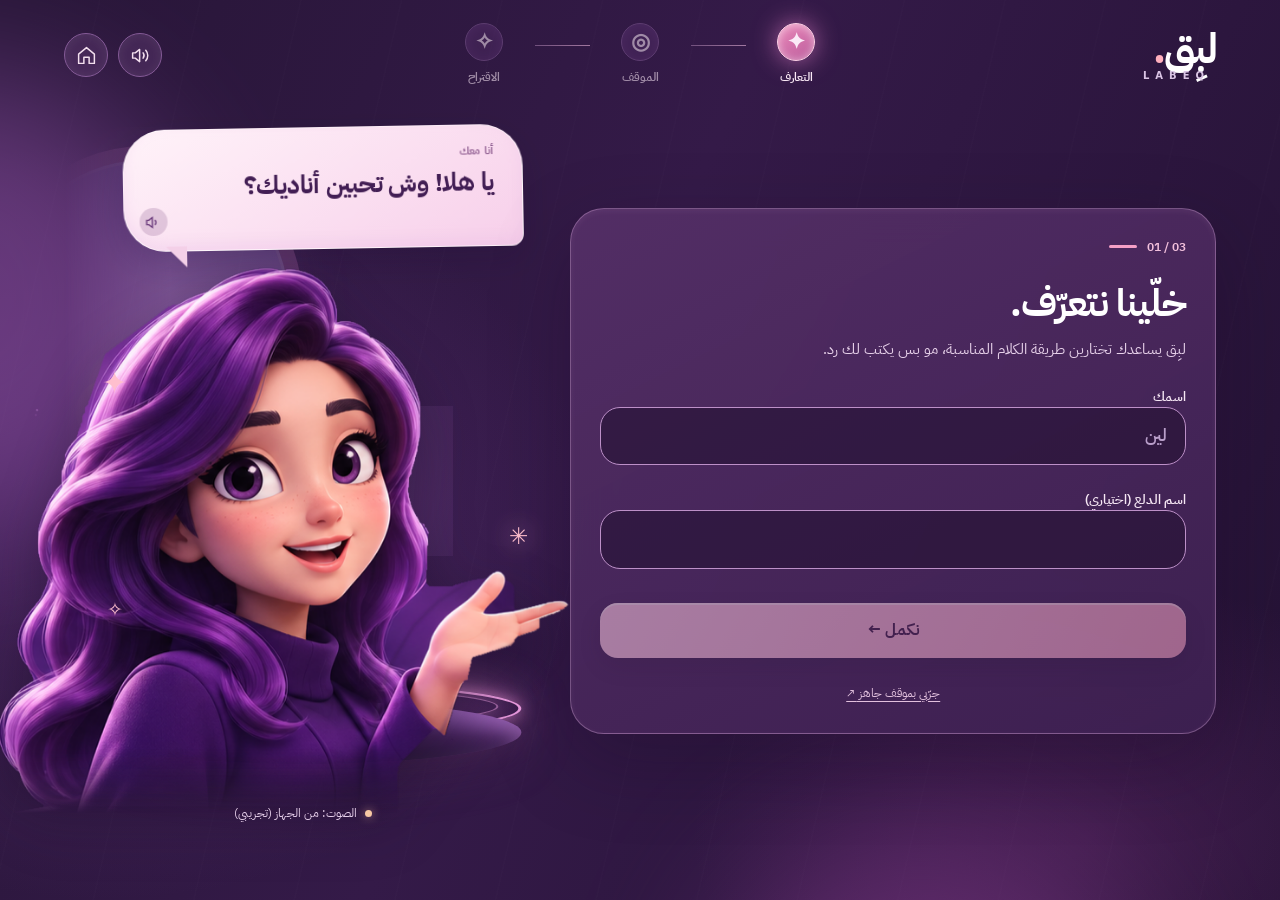
==== commit 6281cb9d: "Release LABEQ V16 coaching and reproducible Saudi LoRA workflow" ====
--- a/docs/index.html
+++ b/docs/index.html
@@ -1,5 +1,5 @@
 <!doctype html>
-<html lang="ar" dir="rtl">
+<html lang="ar" dir="rtl" data-mode="demo">
 <head>
   <meta charset="utf-8" />
   <meta name="viewport" content="width=device-width, initial-scale=1" />
@@ -9,10 +9,9 @@
   <link rel="preconnect" href="https://fonts.googleapis.com" />
   <link rel="preconnect" href="https://fonts.gstatic.com" crossorigin />
   <link href="https://fonts.googleapis.com/css2?family=IBM+Plex+Sans+Arabic:wght@400;500;600;700&display=swap" rel="stylesheet" />
-  <link rel="stylesheet" href="styles.css?v=portfolio1" />
+  <link rel="stylesheet" href="styles.css?v=16-release" />
 </head>
 <body>
-<div class="public-demo-notice" role="note">Portfolio demo · الواجهة تفاعلية، لكن الردود أمثلة ثابتة وليست من المودل. الصوت من المتصفح، وليس مها.</div>
 <div class="app-shell">
   <div class="light-orb orb-one"></div><div class="light-orb orb-two"></div>
   <header class="topbar" aria-label="ترويسة لبق">
@@ -25,7 +24,7 @@
       <span class="nav-stage" id="nav3"><span class="stage-icon">✧</span><span>الاقتراح</span></span>
     </nav>
     <div class="header-controls">
-      <button class="icon-button sound-control" id="muteBtn" type="button" title="تشغيل أو إيقاف صوت الشخصية" aria-label="تشغيل أو إيقاف الصوت" aria-pressed="false">
+      <button class="icon-button sound-control" id="muteBtn" type="button" title="تشغيل أو إيقاف صوت الشخصية" aria-label="تشغيل أو إيقاف الصوت" aria-pressed="true">
         <svg viewBox="0 0 24 24" fill="none" stroke="currentColor" stroke-width="1.7" stroke-linecap="round" stroke-linejoin="round"><path d="M11 5 6 9H3v6h3l5 4V5Z"/><path class="soundwaves" d="M15 9a5 5 0 0 1 0 6m3-9a9 9 0 0 1 0 12"/></svg>
       </button>
       <button class="icon-button" id="restartBtn" type="button" title="بدء جديد" aria-label="ابدئي من جديد">
@@ -39,7 +38,7 @@
       <canvas class="stage-webgl" id="stageWebgl" aria-hidden="true"></canvas><div class="stage-backdrop" aria-hidden="true"><div class="arched-window"><div class="sun"></div><div class="cityline"></div></div></div>
       <div class="char-dialog reveal" id="charDialog" aria-live="polite" aria-atomic="true">
         <span class="dialog-tag" id="dialogTag">أنا معك</span>
-        <p id="dialogText">يا هلا! أنا لبِق، وش تحبين أناديك؟</p>
+        <p id="dialogText">يا هلا! أنا لبِق، مساعدك لاختيار طريقة الكلام المناسبة، مو بس كتابة رد.</p>
         <button id="repeatBtn" type="button" aria-label="اسمعي كلام الشخصية مرة أخرى" title="إعادة الصوت">
           <svg viewBox="0 0 24 24" fill="none" stroke="currentColor" stroke-width="1.9" stroke-linecap="round"><path d="M11 5 6 9H3v6h3l5 4V5z"/><path d="M15 9a5 5 0 0 1 0 6"/></svg>
         </button>
@@ -55,9 +54,9 @@
     <section class="work-panel" aria-label="تجربة لبق">
       <div class="work-surface">
         <div class="intro-panel" id="introPanel">
-          <div class="section-eyebrow"><span class="eyebrow-line"></span><span id="introIndex">01 / 04</span></div>
+          <div class="section-eyebrow"><span class="eyebrow-line"></span><span id="introIndex">01 / 03</span></div>
           <h1 id="introHeading">خلّينا نتعرّف.</h1>
-          <p class="intro-subline" id="introSubline">وش تحبين أناديك؟</p>
+          <p class="intro-subline" id="introSubline">مساعدك لاختيار طريقة الكلام المناسبة، مو بس كتابة رد.</p>
           <div class="step-content" id="stepContent"></div>
           <div class="intro-foot">
             <button type="button" id="prevBtn" class="text-button" hidden>رجوع</button>
@@ -68,7 +67,12 @@
 
         <div class="workspace" id="workspace" hidden>
           <div class="profile-strip" id="profileStrip"><span class="profile-text" id="profileText"></span><button type="button" id="editProfileBtn" class="edit-text">تعديل</button></div>
-          <div class="scenario-box">
+          <div class="scenario-summary" id="scenarioSummary" hidden>
+            <span class="scenario-summary-label">موقفك</span>
+            <p id="scenarioSummaryText"></p>
+            <button id="editScenarioBtn" type="button" class="edit-text">تعديل</button>
+          </div>
+          <div class="scenario-box" id="scenarioBox">
             <div class="box-title"><h1>وش صار معك؟</h1><span class="box-mark">01</span></div>
             <textarea id="scenarioInput" maxlength="1500" placeholder="اكتبي الموقف هنا..." rows="3" aria-label="الموقف"></textarea>
             <div class="field-footer">
@@ -79,30 +83,58 @@
               <span class="input-hint" id="inputHint">أو اكتبي الموقف بطريقتك</span>
             </div>
           </div>
-          <div class="analysis-bar"><button type="button" id="analyzeBtn" class="primary-button primary-wide">طلّعي لي الرد <span aria-hidden="true">✦</span></button><span id="dataBadge" class="data-badge">DEMO · بدون مودل</span></div>
-          <div class="result-box" id="resultBox" aria-live="polite">
-            <div class="box-title"><h2>الاقتراح</h2><span class="box-mark">02</span></div>
+          <div class="analysis-bar" id="analysisBar">
+            <button type="button" id="analyzeBtn" class="primary-button primary-wide">اقترحي لي ردًا <span aria-hidden="true">✦</span></button>
+            <span id="dataBadge" class="data-badge" role="status">جارِ فحص الاتصال...</span>
+          </div>
+          <div class="result-box" id="resultBox" aria-live="polite" hidden>
+            <div class="box-title result-title"><h2>ردّك المقترح</h2><span class="box-mark">عرض بأمثلة جاهزة</span></div>
             <div class="empty-result" id="emptyResult"><span class="empty-glyph">✧</span><span>اقتراحك بيظهر هنا</span></div>
             <div id="filledResult" hidden>
-              <div class="result-head"><span class="style-pill" id="stylePill">حازم</span><button id="changeStyleBtn" type="button" class="mini-link">غيّري الأسلوب <span aria-hidden="true">⌄</span></button></div>
-              <div class="style-choices" id="styleChoices" hidden role="group" aria-label="اختيار أسلوب آخر"></div>
+              <div class="result-head"><span class="style-pill" id="stylePill">دبلوماسي</span><span class="recommend-label" id="recommendLabel">الأسلوب المقترح</span></div>
               <p class="reply" id="replyText" dir="rtl"></p>
+              <p id="qualityAlert" class="quality-alert" hidden role="status"></p>
               <div class="reply-actions">
-                <button type="button" id="listenReplyBtn" class="action-button accent-action"><svg viewBox="0 0 24 24" fill="none" stroke="currentColor" stroke-width="1.9" stroke-linecap="round"><path d="M8 5 19 12 8 19z" fill="currentColor"/></svg> اسمعي الرد</button>
-                <button type="button" id="alternateBtn" class="action-button">صياغة ثانية <span aria-hidden="true">✧</span></button>
-                <button type="button" id="formalityBtn" class="action-button">رسمي</button>
-                <button type="button" id="copyBtn" class="action-button">نسخ <span aria-hidden="true">⧉</span></button>
+                <button type="button" id="copyBtn" class="action-button accent-action">نسخ الرد <span aria-hidden="true">⧉</span></button>
+                <button type="button" id="listenReplyBtn" class="action-button"><svg viewBox="0 0 24 24" fill="none" stroke="currentColor" stroke-width="1.9" stroke-linecap="round"><path d="M8 5 19 12 8 19z" fill="currentColor"/></svg> اسمعيه</button>
               </div>
+              <details id="replyOptions" class="reply-options">
+                <summary>عدّلي الصياغة أو جرّبي أسلوبًا ثانيًا <span aria-hidden="true">⌄</span></summary>
+                <div class="reply-option-actions">
+                  <button type="button" id="alternateBtn" class="action-button">صياغة ثانية</button>
+                  <button type="button" id="formalityBtn" class="action-button">صياغة رسمية</button>
+                  <button id="changeStyleBtn" type="button" class="action-button">غيّري الأسلوب <span aria-hidden="true">⌄</span></button>
+                </div>
+                <div class="style-choices" id="styleChoices" hidden role="group" aria-label="اختيار أسلوب آخر"></div>
+              </details>
             </div>
+            <section class="coach-learning" id="coachLearning" hidden>
+              <div class="coach-takeaway"><span class="coach-spark">✦</span><div><strong>الفكرة وراء الأسلوب</strong><p id="coachGlimpse"></p></div></div>
+              <details class="coach-insight" id="coachInsight">
+                <summary>تعلّمي متى تستخدمينه <span aria-hidden="true">⌄</span></summary>
+                <div class="coach-insight-content">
+                  <div class="coach-guidance">
+                    <p><strong>يناسب إذا:</strong> <span id="coachWhy"></span></p>
+                    <p><strong>انتبهي:</strong> <span id="coachWatch"></span></p>
+                  </div>
+                  <details class="coach-compare" id="coachCompare">
+                    <summary>قارني مع أسلوب ثاني <span aria-hidden="true">⌄</span></summary>
+                    <div class="coach-compare-grid" id="coachCompareCards"></div>
+                    <p class="coach-disclaimer">أمثلة تعليمية عامة، وليست تفسيرًا داخليًا لقرار المودل.</p>
+                  </details>
+                </div>
+              </details>
+            </section>
           </div>
-          <div class="bottom-foot"><span id="confidenceNote">هذه نسخة عرض للواجهة، وليست خدمة AI منشورة</span><button type="button" id="anotherBtn" class="mini-link">موقف جديد ↗</button></div>
+          <div class="bottom-foot"><span id="confidenceNote">راجعي الصياغة قبل إرسالها.</span><button type="button" id="anotherBtn" class="mini-link">موقف جديد ↗</button></div>
         </div>
       </div>
     </section>
   </main>
   <div id="toast" role="status" aria-live="polite"></div>
 </div>
-<script src="character2d.js?v=portfolio1"></script>
-<script src="app.js?v=portfolio1"></script>
+<script src="character2d.js?v=16-release"></script>
+<script src="app.js?v=16-release"></script>
+<script src="coach.js?v=16-release"></script>
 </body>
 </html>
--- a/docs/styles.css
+++ b/docs/styles.css
@@ -68,4 +68,101 @@
 @media (max-width:860px){.exact-character{bottom:-14%;}.voice-meta{bottom:15px;}}
 @media (max-width:520px){.exact-character{bottom:-6%;}.stage-panel{height:390px;min-height:390px}.work-panel{margin-top:10px;}}
 
-.public-demo-notice{position:relative;z-index:10;direction:rtl;text-align:center;background:#F7DFF0;color:#4B275B;font-size:12px;line-height:1.5;padding:8px 12px;font-weight:600;border-bottom:1px solid #E1AFD2}
+/* LABEQ Coach — purposeful, optional learning on the same screen. */
+.coach-guess{border:1px solid #9968AD;background:rgba(42,24,61,.65);border-radius:16px;margin:12px 0 12px;color:#F9E6F8}
+.coach-guess>summary{cursor:pointer;padding:11px 15px;display:flex;align-items:center;gap:9px;font-weight:700;font-size:13px;list-style:none}
+.coach-guess>summary::-webkit-details-marker,.coach-compare>summary::-webkit-details-marker{display:none}
+.coach-spark{color:#FFBEDE;font-size:18px;line-height:1}
+.coach-optional{font-size:10px;color:#D9BBD9;font-weight:500;margin-right:auto}
+.coach-guess-inner{padding:0 13px 13px}
+.coach-guess-inner p{font-size:12px;color:#DBBDD9;line-height:1.65;margin:2px 0 9px}
+.coach-guess-options{display:flex;flex-wrap:wrap;gap:6px}
+.coach-guess-options button{border:1px solid #9D79A8;background:#53356C;color:#F4DEEE;border-radius:12px;font:inherit;font-size:11px;padding:8px 11px;cursor:pointer;transition:.18s}
+.coach-guess-options button:hover{background:#705087;border-color:#FFD1EA}
+.coach-guess-options button[aria-pressed="true"]{background:#EDC2DE;color:#442551;border-color:#FFE1EE;font-weight:700}
+.coach-insight{margin-top:15px;padding:15px 14px 12px;border:1px solid #A97FB0;border-radius:19px;background:linear-gradient(145deg,#412850,#352041);color:#F7E6F6}
+.coach-insight-top{display:flex;align-items:center;gap:9px;margin-bottom:10px}
+.coach-insight-heading{font-size:14px;font-weight:700}
+.coach-feedback{background:#694576;border-radius:11px;padding:9px 11px;font-size:11px;line-height:1.7;color:#FAE8F7;margin:0 0 11px}
+.coach-guidance{display:grid;grid-template-columns:1fr 1fr;gap:10px}
+.coach-guidance>div{border:1px solid #865F90;background:#392342;padding:12px;border-radius:13px}
+.coach-mini-label{color:#F5BAD8;font-size:10px;font-weight:700}
+.coach-guidance p{font-size:12px;line-height:1.7;margin:4px 0 0;color:#F7E4F4}
+.coach-compare{margin-top:12px;border-top:1px solid #9D78A24D;padding-top:10px}
+.coach-compare summary{font-size:12px;cursor:pointer;display:flex;align-items:center;justify-content:space-between;color:#F8CCE7;font-weight:700;list-style:none}
+.coach-compare-grid{display:grid;grid-template-columns:1fr 1fr;gap:9px;margin-top:11px}
+.coach-comparison-card{border-radius:13px;background:#51335F;border:1px solid #9A74A4;padding:11px}
+.coach-comparison-card.best{background:#69467C;border-color:#C9A0C9}
+.coach-comparison-card strong{font-size:12px;color:#FFE2F2}
+.coach-comparison-card p{font-size:12px;line-height:1.65;margin:6px 0;color:#F3E3F2}
+.coach-comparison-card small{color:#DDBBDC;font-size:10px;line-height:1.6;display:block}
+.coach-disclaimer{font-size:10px;line-height:1.7;color:#D5B9D8;margin:8px 0 0}
+@media(max-width:520px){.coach-guidance,.coach-compare-grid{grid-template-columns:1fr}.coach-insight{padding:12px}.coach-optional{font-size:9px}.coach-guess>summary{padding:10px 11px;font-size:12px}}
+
+/* V14 — Clear journey, one decision, progressive communication coaching */
+.work-surface{padding:29px 29px 27px;min-height:0;border-radius:34px;background:linear-gradient(154deg,rgba(86,48,104,.91),rgba(61,32,81,.95));}
+.intro-panel{min-height:370px}
+.intro-subline{max-width:480px;line-height:1.8}
+.workspace{gap:13px}
+.profile-strip{min-height:45px;border-color:rgba(236,184,228,.17);background:rgba(30,13,49,.25);padding:9px 16px}
+.scenario-box{background:transparent;border:0;padding:10px 0 0;box-shadow:none}
+.scenario-box .box-title h1{font-size:23px}
+.scenario-box .box-mark{display:none}
+.scenario-box textarea{min-height:140px;border-radius:22px;border:1px solid rgba(233,188,232,.46);background:rgba(31,17,49,.73);font-size:16px;padding:18px 19px}
+.field-footer{padding-top:9px}
+.analysis-bar{display:flex;flex-direction:column;align-items:stretch;gap:10px;margin-top:7px}
+.primary-wide{width:100%;font-size:16px;min-height:57px;border-radius:17px;letter-spacing:0}
+.data-badge{align-self:center;border:none;background:transparent;color:#E8CEE3;padding:0;font-size:11px;display:inline-flex;gap:7px;align-items:center}
+.data-badge:before{content:"";width:7px;height:7px;border-radius:50%;background:#C4A2C8;box-shadow:0 0 0 3px rgba(255,255,255,.05)}
+.data-badge[data-status="online"]:before{background:#9FE1BE}
+.data-badge[data-status="offline"]:before{background:#E9A0B1}
+.scenario-summary{background:rgba(38,18,56,.42);border:1px solid rgba(230,174,221,.3);border-radius:20px;padding:15px 17px;display:grid;grid-template-columns:1fr auto;gap:3px 14px;align-items:center}
+.scenario-summary-label{grid-column:1;letter-spacing:.2px;font-size:11px;color:#E4C2DB;font-weight:700}
+.scenario-summary p{margin:0;grid-column:1;white-space:normal;line-height:1.6;font-size:13px;color:#FAE9F8;max-height:3.2em;overflow:hidden;display:-webkit-box;-webkit-line-clamp:2;-webkit-box-orient:vertical}
+.scenario-summary button{grid-column:2;grid-row:1/3;align-self:center}
+.result-box{background:rgba(65,34,87,.58);border:1px solid rgba(245,190,230,.3);border-radius:26px;padding:23px;min-height:0;box-shadow:0 18px 34px rgba(30,12,45,.13)}
+.result-title{margin:0 0 20px}
+.result-title h2{font-size:23px}
+.result-title .box-mark{font-size:11px;letter-spacing:0;font-family:inherit;color:#DDC0E4}
+.result-head{justify-content:flex-start;gap:10px;margin-bottom:11px}
+.recommend-label{font-size:12px;color:#EED3EB}
+.style-pill{font-size:12px;min-height:31px;padding:5px 15px;border-radius:30px;background:#F3C6E3}
+.reply{min-height:0;padding:24px;border-radius:20px;background:linear-gradient(118deg,#FFF0F9,#F7D5EC);font-size:clamp(18px,2.1vw,23px);font-weight:700;line-height:1.9;color:#452357;letter-spacing:-.22px}
+.reply-actions{gap:8px;margin-top:15px;justify-content:flex-start}
+.action-button{min-height:39px;border-radius:11px;font-size:12px;padding:8px 13px}
+.action-button:first-child{margin-inline-end:auto}
+.coach-learning{margin-top:19px;border-top:1px solid rgba(250,208,242,.21);padding-top:17px}
+.coach-takeaway{display:flex;align-items:flex-start;gap:11px;padding:0 2px 8px}
+.coach-takeaway strong{font-size:13px;color:#FFE9F7}
+.coach-takeaway p{margin:3px 0 0;color:#DCC4E0;font-size:12px;line-height:1.75}
+.coach-insight{background:transparent;border:0;border-radius:0;margin:0;padding:0}
+.coach-insight>summary{display:flex;align-items:center;justify-content:space-between;padding:11px 3px;border-top:1px solid rgba(255,217,245,.14);font-size:12px;color:#F4CBEB;cursor:pointer;font-weight:600;list-style:none}
+.coach-insight>summary::-webkit-details-marker{display:none}
+.coach-insight-content{padding:0 2px 5px}
+.coach-guidance{display:block;padding:8px 0 11px}
+.coach-guidance p{margin:6px 0;color:#EEDBEF;font-size:12px;line-height:1.8}
+.coach-guidance strong{color:#F4BBDD;font-size:12px}
+.coach-compare{margin-top:2px}
+.coach-compare>summary{font-size:12px}
+.coach-comparison-card{background:#452A59;border-color:#9774A2}
+.coach-comparison-card.best{background:#58386E}
+.coach-try-style{margin-top:2px;padding-top:8px;border-top:1px solid rgba(255,217,245,.14)}
+.coach-try-style .mini-link{padding:8px 2px 3px;text-decoration:none;color:#F2CDE9;font-size:12px}
+.style-choices{margin-top:13px;margin-bottom:5px}
+.bottom-foot{padding:3px 2px 0;align-items:center}
+.bottom-foot>span{font-size:10px;opacity:.84;color:#D4BED7}
+@media(max-width:860px){.work-surface{padding:23px}}
+@media(max-width:520px){.work-surface{padding:20px}.result-box{padding:16px;border-radius:23px}.scenario-box textarea{min-height:130px}.reply{padding:17px;font-size:19px}.action-button:first-child{margin-inline-end:0}.reply-actions{gap:7px}.result-title h2{font-size:20px}.scenario-summary{padding:13px}.coach-compare-grid{grid-template-columns:1fr}}
+
+/* V14 concise reply controls: only copy and listen are shown by default */
+.reply-actions{margin-bottom:7px}
+.reply-actions .action-button:first-child{margin-inline-end:0}
+.reply-options{border-bottom:1px solid rgba(255,217,245,.14);padding:2px 0 10px}
+.reply-options>summary{list-style:none;font-weight:600;font-size:12px;color:#F0D0E8;cursor:pointer;padding:7px 3px;display:flex;align-items:center;justify-content:space-between}
+.reply-options>summary::-webkit-details-marker{display:none}
+.reply-option-actions{display:flex;flex-wrap:wrap;gap:7px;padding-top:9px}
+.reply-option-actions .action-button{font-size:11px;min-height:35px;background:rgba(105,70,121,.8)}
+.reply-options .style-choices{margin:11px 0 0}
+
+/* V15: show quality warning only when the model flagged a possible intent mismatch. */
+.quality-alert:not([hidden]) {margin: 10px 0 0; padding: 11px 14px; border:1px solid rgba(255,190,205,.5); border-radius:12px; background:rgba(255,190,205,.11); color:#ffe1ec; font-size:.87rem; line-height:1.65;}
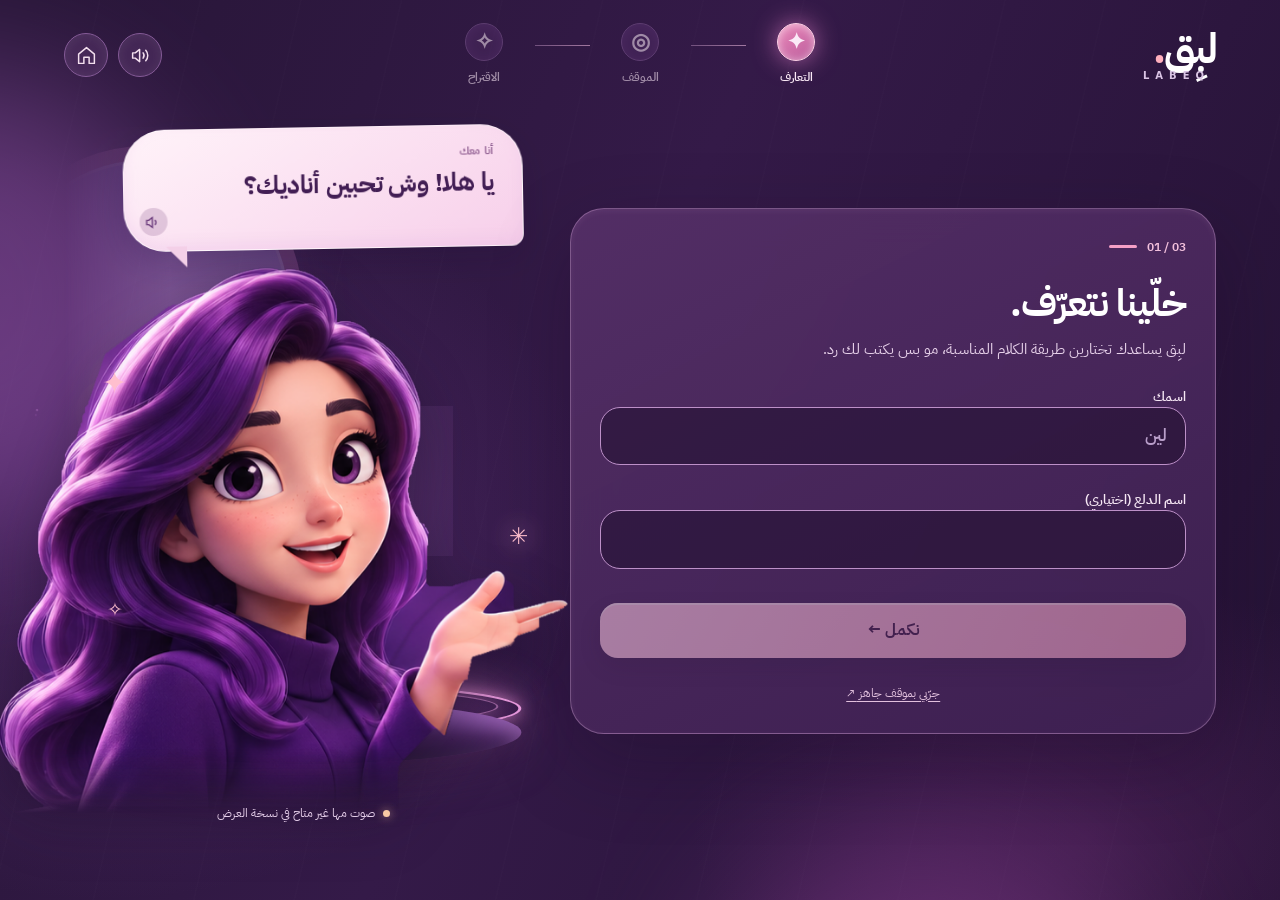
==== commit 7f17d316: "Add a queued ZeroGPU backend and verify Maha voice identity" ====
--- a/docs/index.html
+++ b/docs/index.html
@@ -9,7 +9,7 @@
   <link rel="preconnect" href="https://fonts.googleapis.com" />
   <link rel="preconnect" href="https://fonts.gstatic.com" crossorigin />
   <link href="https://fonts.googleapis.com/css2?family=IBM+Plex+Sans+Arabic:wght@400;500;600;700&display=swap" rel="stylesheet" />
-  <link rel="stylesheet" href="styles.css?v=16-release" />
+  <link rel="stylesheet" href="styles.css?v=16-verified" />
 </head>
 <body>
 <div class="app-shell">
@@ -48,7 +48,7 @@
         <canvas id="character2d" width="704" height="650" aria-hidden="true"></canvas>
       </div>
       <div class="character-platform" aria-hidden="true"><div class="platform-glow"></div><div class="ring ring-a"></div><div class="ring ring-b"></div><div class="platform-core"></div></div>
-      <div class="voice-meta" id="voiceMeta"><span class="status-dot"></span><span id="voiceMetaText">الصوت: من الجهاز (تجريبي)</span></div>
+      <div class="voice-meta" id="voiceMeta"><span class="status-dot"></span><span id="voiceMetaText">صوت مها غير متاح حاليًا</span></div>
     </section>
 
     <section class="work-panel" aria-label="تجربة لبق">
@@ -133,8 +133,8 @@
   </main>
   <div id="toast" role="status" aria-live="polite"></div>
 </div>
-<script src="character2d.js?v=16-release"></script>
-<script src="app.js?v=16-release"></script>
-<script src="coach.js?v=16-release"></script>
+<script src="character2d.js?v=16-verified"></script>
+<script src="app.js?v=16-verified"></script>
+<script src="coach.js?v=16-verified"></script>
 </body>
 </html>
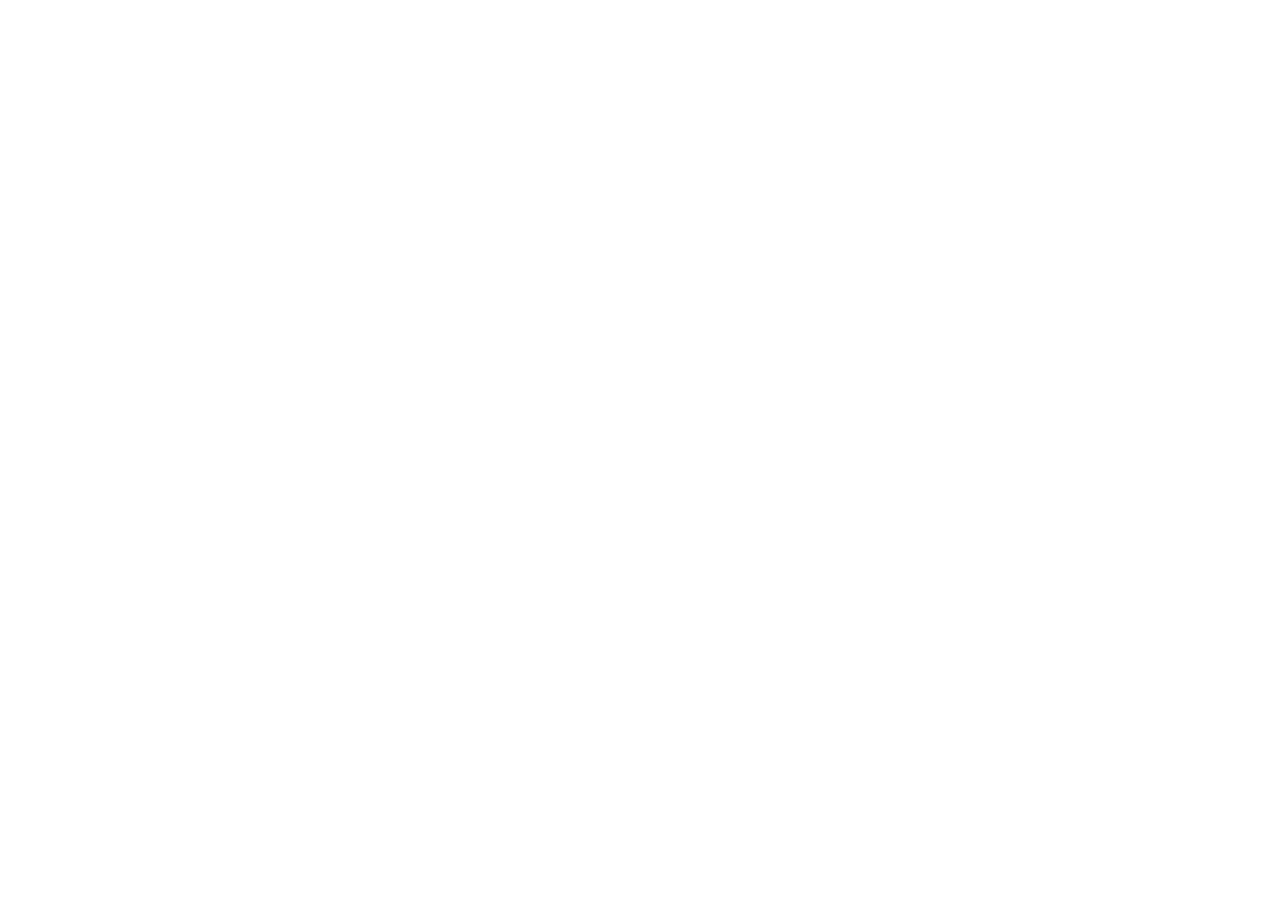
==== commit ce4bb7e7: "Document verified training and public release with fresh screenshots" ====
--- a/docs/index.html
+++ b/docs/index.html
@@ -1,140 +1,15 @@
 <!doctype html>
-<html lang="ar" dir="rtl" data-mode="demo">
+<html lang="ar" dir="rtl">
 <head>
-  <meta charset="utf-8" />
-  <meta name="viewport" content="width=device-width, initial-scale=1" />
-  <meta name="theme-color" content="#251334" />
-  <meta name="description" content="لَبِق — مساعدة تفاعلية لاختيار أسلوب التواصل المناسب. اكتبي أو احكي موقفك." />
-  <title>لَبِق | وش ودّك تقول؟</title>
-  <link rel="preconnect" href="https://fonts.googleapis.com" />
-  <link rel="preconnect" href="https://fonts.gstatic.com" crossorigin />
-  <link href="https://fonts.googleapis.com/css2?family=IBM+Plex+Sans+Arabic:wght@400;500;600;700&display=swap" rel="stylesheet" />
-  <link rel="stylesheet" href="styles.css?v=16-verified" />
+  <meta charset="utf-8">
+  <meta name="viewport" content="width=device-width,initial-scale=1">
+  <meta http-equiv="refresh" content="0;url=https://leeennn009-labeq.hf.space/">
+  <link rel="canonical" href="https://leeennn009-labeq.hf.space/">
+  <title>لبِق · LABEQ</title>
 </head>
 <body>
-<div class="app-shell">
-  <div class="light-orb orb-one"></div><div class="light-orb orb-two"></div>
-  <header class="topbar" aria-label="ترويسة لبق">
-    <a class="brand" href="#" aria-label="لبق - الرئيسية" id="brandBtn"><span class="brand-word">لبِق<span class="brand-dot">.</span></span><span class="brand-en">LABEQ</span></a>
-    <nav class="topnav" aria-label="مراحل التجربة">
-      <span class="nav-stage active" id="nav1"><span class="stage-icon">✦</span><span>التعارف</span></span>
-      <span class="nav-wire"></span>
-      <span class="nav-stage" id="nav2"><span class="stage-icon">◎</span><span>الموقف</span></span>
-      <span class="nav-wire"></span>
-      <span class="nav-stage" id="nav3"><span class="stage-icon">✧</span><span>الاقتراح</span></span>
-    </nav>
-    <div class="header-controls">
-      <button class="icon-button sound-control" id="muteBtn" type="button" title="تشغيل أو إيقاف صوت الشخصية" aria-label="تشغيل أو إيقاف الصوت" aria-pressed="true">
-        <svg viewBox="0 0 24 24" fill="none" stroke="currentColor" stroke-width="1.7" stroke-linecap="round" stroke-linejoin="round"><path d="M11 5 6 9H3v6h3l5 4V5Z"/><path class="soundwaves" d="M15 9a5 5 0 0 1 0 6m3-9a9 9 0 0 1 0 12"/></svg>
-      </button>
-      <button class="icon-button" id="restartBtn" type="button" title="بدء جديد" aria-label="ابدئي من جديد">
-        <svg viewBox="0 0 24 24" fill="none" stroke="currentColor" stroke-width="1.7" stroke-linecap="round" stroke-linejoin="round"><path d="M3 10.5 12 3l9 7.5V21h-6v-7H9v7H3z"/></svg>
-      </button>
-    </div>
-  </header>
-
-  <main class="layout">
-    <section class="stage-panel" aria-label="شخصية لبق التفاعلية" id="stagePanel">
-      <canvas class="stage-webgl" id="stageWebgl" aria-hidden="true"></canvas><div class="stage-backdrop" aria-hidden="true"><div class="arched-window"><div class="sun"></div><div class="cityline"></div></div></div>
-      <div class="char-dialog reveal" id="charDialog" aria-live="polite" aria-atomic="true">
-        <span class="dialog-tag" id="dialogTag">أنا معك</span>
-        <p id="dialogText">يا هلا! أنا لبِق، مساعدك لاختيار طريقة الكلام المناسبة، مو بس كتابة رد.</p>
-        <button id="repeatBtn" type="button" aria-label="اسمعي كلام الشخصية مرة أخرى" title="إعادة الصوت">
-          <svg viewBox="0 0 24 24" fill="none" stroke="currentColor" stroke-width="1.9" stroke-linecap="round"><path d="M11 5 6 9H3v6h3l5 4V5z"/><path d="M15 9a5 5 0 0 1 0 6"/></svg>
-        </button>
-      </div>
-      <div class="twinkle tw-a" aria-hidden="true">✦</div><div class="twinkle tw-b" aria-hidden="true">✳</div><div class="twinkle tw-c" aria-hidden="true">✧</div>
-      <div class="avatar-wrap exact-character" id="avatarWrap" data-mood="greet" data-speaking="false" role="img" aria-label="شخصية لبِق بالشعر الموف، مطابقة للرسم المختار مع حركة الفم واليد والتعابير">
-        <canvas id="character2d" width="704" height="650" aria-hidden="true"></canvas>
-      </div>
-      <div class="character-platform" aria-hidden="true"><div class="platform-glow"></div><div class="ring ring-a"></div><div class="ring ring-b"></div><div class="platform-core"></div></div>
-      <div class="voice-meta" id="voiceMeta"><span class="status-dot"></span><span id="voiceMetaText">صوت مها غير متاح حاليًا</span></div>
-    </section>
-
-    <section class="work-panel" aria-label="تجربة لبق">
-      <div class="work-surface">
-        <div class="intro-panel" id="introPanel">
-          <div class="section-eyebrow"><span class="eyebrow-line"></span><span id="introIndex">01 / 03</span></div>
-          <h1 id="introHeading">خلّينا نتعرّف.</h1>
-          <p class="intro-subline" id="introSubline">مساعدك لاختيار طريقة الكلام المناسبة، مو بس كتابة رد.</p>
-          <div class="step-content" id="stepContent"></div>
-          <div class="intro-foot">
-            <button type="button" id="prevBtn" class="text-button" hidden>رجوع</button>
-            <button type="button" id="nextBtn" class="primary-button">نكمل <span aria-hidden="true">←</span></button>
-          </div>
-          <button class="try-demo" id="quickDemoBtn" type="button">جرّبي بموقف جاهز <span aria-hidden="true">↗</span></button>
-        </div>
-
-        <div class="workspace" id="workspace" hidden>
-          <div class="profile-strip" id="profileStrip"><span class="profile-text" id="profileText"></span><button type="button" id="editProfileBtn" class="edit-text">تعديل</button></div>
-          <div class="scenario-summary" id="scenarioSummary" hidden>
-            <span class="scenario-summary-label">موقفك</span>
-            <p id="scenarioSummaryText"></p>
-            <button id="editScenarioBtn" type="button" class="edit-text">تعديل</button>
-          </div>
-          <div class="scenario-box" id="scenarioBox">
-            <div class="box-title"><h1>وش صار معك؟</h1><span class="box-mark">01</span></div>
-            <textarea id="scenarioInput" maxlength="1500" placeholder="اكتبي الموقف هنا..." rows="3" aria-label="الموقف"></textarea>
-            <div class="field-footer">
-              <div class="mic-controls">
-                <button type="button" id="micBtn" class="mic-button" aria-label="احكي الموقف بصوتك"><svg viewBox="0 0 24 24" fill="none" stroke="currentColor" stroke-width="1.8" stroke-linecap="round"><rect x="9" y="3" width="6" height="12" rx="3"/><path d="M5.5 11a6.5 6.5 0 0 0 13 0M12 17.5V21m-4 0h8"/></svg><span id="micLabel">احكيه بصوتك</span></button>
-                <span class="recording-indicator" id="recIndicator" hidden>● أسمعك...</span>
-              </div>
-              <span class="input-hint" id="inputHint">أو اكتبي الموقف بطريقتك</span>
-            </div>
-          </div>
-          <div class="analysis-bar" id="analysisBar">
-            <button type="button" id="analyzeBtn" class="primary-button primary-wide">اقترحي لي ردًا <span aria-hidden="true">✦</span></button>
-            <span id="dataBadge" class="data-badge" role="status">جارِ فحص الاتصال...</span>
-          </div>
-          <div class="result-box" id="resultBox" aria-live="polite" hidden>
-            <div class="box-title result-title"><h2>ردّك المقترح</h2><span class="box-mark">عرض بأمثلة جاهزة</span></div>
-            <div class="empty-result" id="emptyResult"><span class="empty-glyph">✧</span><span>اقتراحك بيظهر هنا</span></div>
-            <div id="filledResult" hidden>
-              <div class="result-head"><span class="style-pill" id="stylePill">دبلوماسي</span><span class="recommend-label" id="recommendLabel">الأسلوب المقترح</span></div>
-              <p class="reply" id="replyText" dir="rtl"></p>
-              <p id="qualityAlert" class="quality-alert" hidden role="status"></p>
-              <div class="reply-actions">
-                <button type="button" id="copyBtn" class="action-button accent-action">نسخ الرد <span aria-hidden="true">⧉</span></button>
-                <button type="button" id="listenReplyBtn" class="action-button"><svg viewBox="0 0 24 24" fill="none" stroke="currentColor" stroke-width="1.9" stroke-linecap="round"><path d="M8 5 19 12 8 19z" fill="currentColor"/></svg> اسمعيه</button>
-              </div>
-              <details id="replyOptions" class="reply-options">
-                <summary>عدّلي الصياغة أو جرّبي أسلوبًا ثانيًا <span aria-hidden="true">⌄</span></summary>
-                <div class="reply-option-actions">
-                  <button type="button" id="alternateBtn" class="action-button">صياغة ثانية</button>
-                  <button type="button" id="formalityBtn" class="action-button">صياغة رسمية</button>
-                  <button id="changeStyleBtn" type="button" class="action-button">غيّري الأسلوب <span aria-hidden="true">⌄</span></button>
-                </div>
-                <div class="style-choices" id="styleChoices" hidden role="group" aria-label="اختيار أسلوب آخر"></div>
-              </details>
-            </div>
-            <section class="coach-learning" id="coachLearning" hidden>
-              <div class="coach-takeaway"><span class="coach-spark">✦</span><div><strong>الفكرة وراء الأسلوب</strong><p id="coachGlimpse"></p></div></div>
-              <details class="coach-insight" id="coachInsight">
-                <summary>تعلّمي متى تستخدمينه <span aria-hidden="true">⌄</span></summary>
-                <div class="coach-insight-content">
-                  <div class="coach-guidance">
-                    <p><strong>يناسب إذا:</strong> <span id="coachWhy"></span></p>
-                    <p><strong>انتبهي:</strong> <span id="coachWatch"></span></p>
-                  </div>
-                  <details class="coach-compare" id="coachCompare">
-                    <summary>قارني مع أسلوب ثاني <span aria-hidden="true">⌄</span></summary>
-                    <div class="coach-compare-grid" id="coachCompareCards"></div>
-                    <p class="coach-disclaimer">أمثلة تعليمية عامة، وليست تفسيرًا داخليًا لقرار المودل.</p>
-                  </details>
-                </div>
-              </details>
-            </section>
-          </div>
-          <div class="bottom-foot"><span id="confidenceNote">راجعي الصياغة قبل إرسالها.</span><button type="button" id="anotherBtn" class="mini-link">موقف جديد ↗</button></div>
-        </div>
-      </div>
-    </section>
-  </main>
-  <div id="toast" role="status" aria-live="polite"></div>
-</div>
-<script src="character2d.js?v=16-verified"></script>
-<script src="app.js?v=16-verified"></script>
-<script src="coach.js?v=16-verified"></script>
+  <p><a href="https://leeennn009-labeq.hf.space/">افتحي تطبيق لبِق</a></p>
+  <p><a href="preview.html">عرض الأمثلة المكتوبة</a></p>
+  <script>location.replace('https://leeennn009-labeq.hf.space/');</script>
 </body>
 </html>
